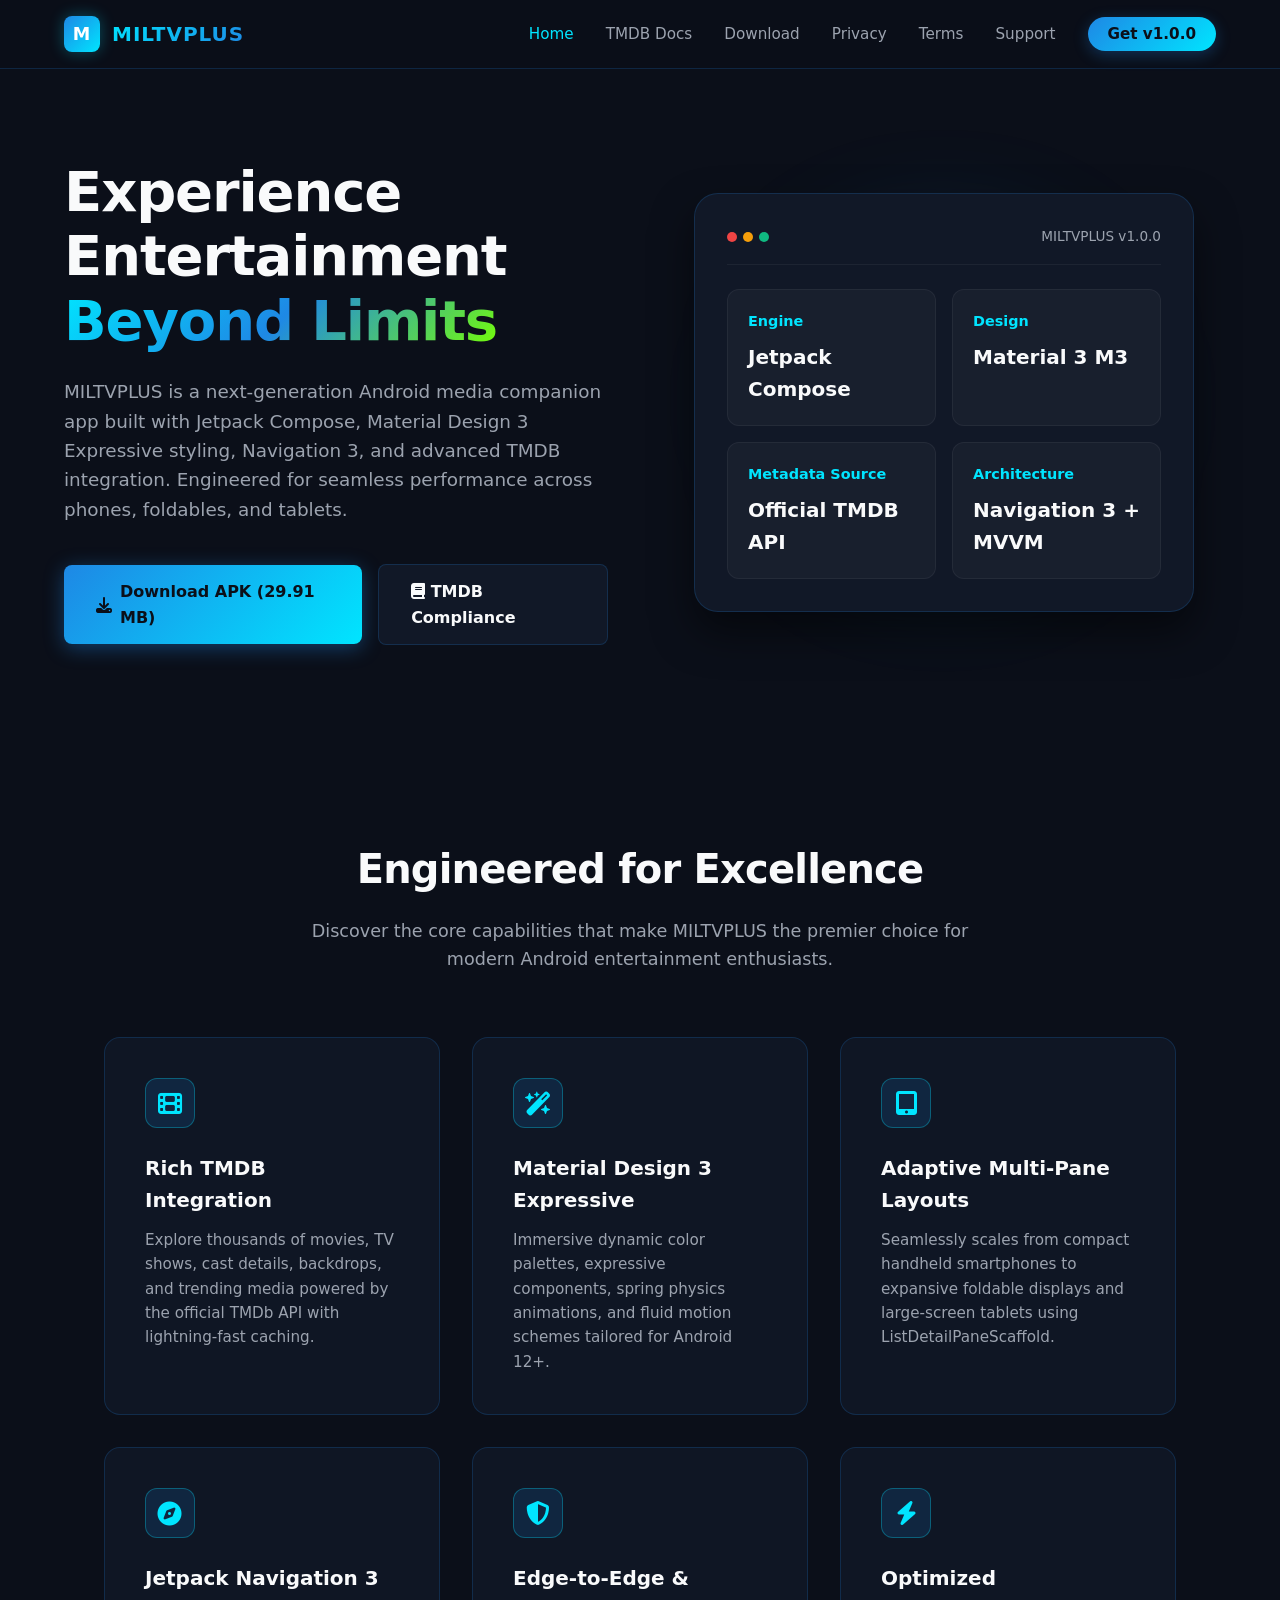
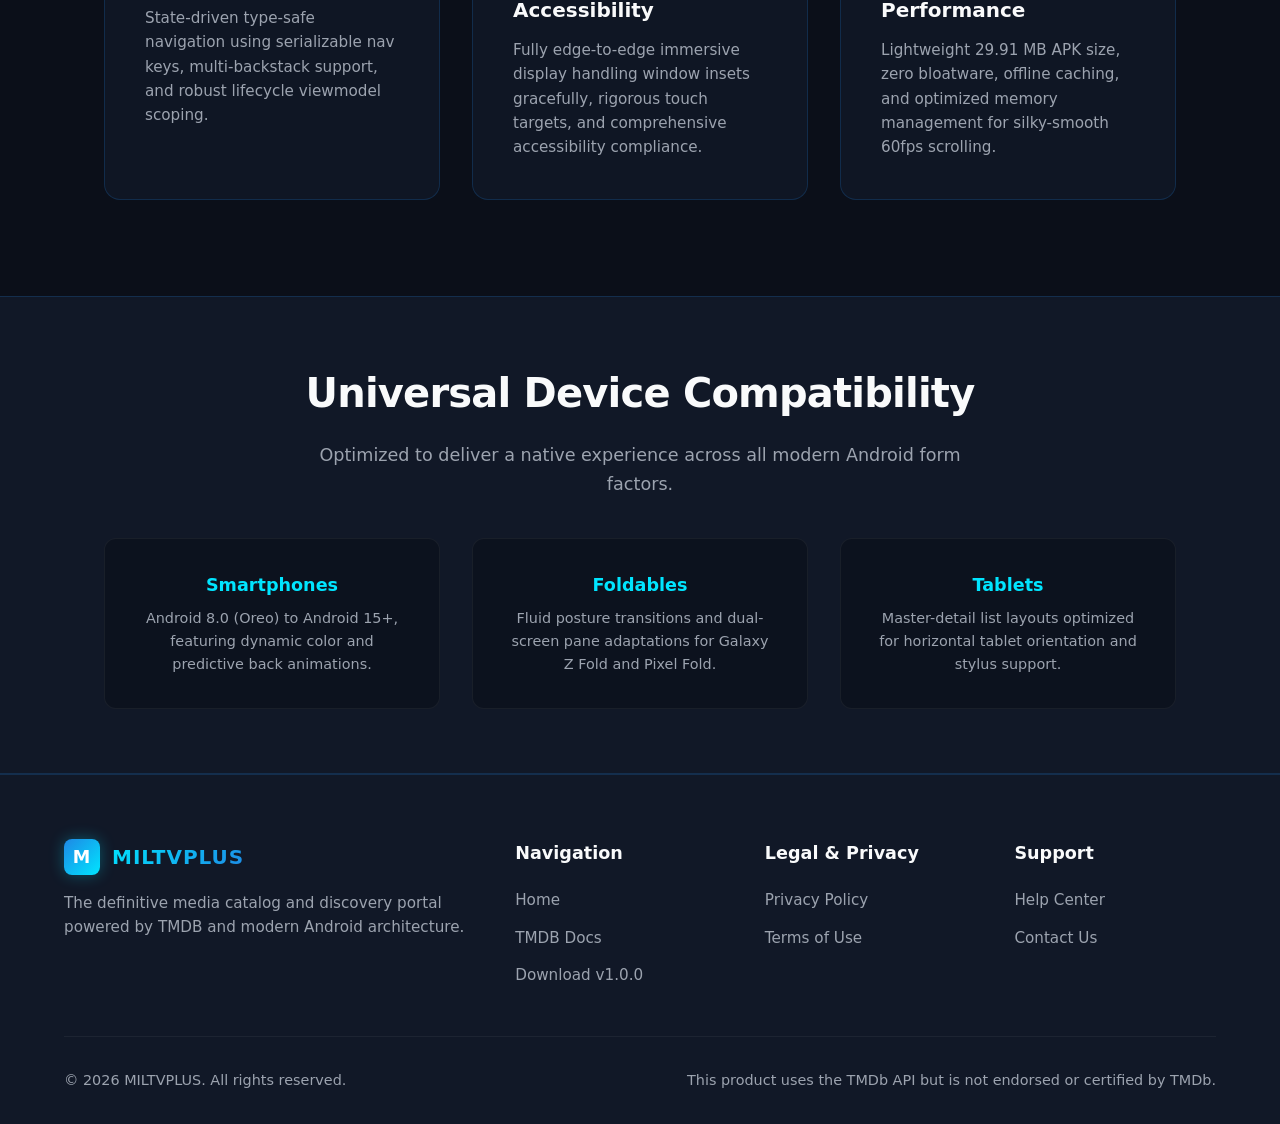
==== website/index.html @ 31958935 "Initial commit for MILTVPLUS production release" ====
<!DOCTYPE html>
<html lang="en">
<head>
    <meta charset="UTF-8">
    <meta name="viewport" content="width=device-width, initial-scale=1.0">
    <title>MILTVPLUS — The Ultimate Media & Entertainment Experience</title>
    <link rel="stylesheet" href="assets/css/style.css">
    <link rel="stylesheet" href="https://cdnjs.cloudflare.com/ajax/libs/font-awesome/6.4.0/css/all.min.css">
</head>
<body>
    <!-- Navbar -->
    <nav class="navbar">
        <a href="index.html" class="nav-brand">
            <div class="nav-logo">M</div>
            <span>MILTVPLUS</span>
        </a>
        <ul class="nav-links">
            <li><a href="index.html" class="active">Home</a></li>
            <li><a href="tmdb.html">TMDB Docs</a></li>
            <li><a href="download.html">Download</a></li>
            <li><a href="privacy.html">Privacy</a></li>
            <li><a href="terms.html">Terms</a></li>
            <li><a href="support.html">Support</a></li>
            <li><a href="download.html" class="nav-cta">Get v1.0.0</a></li>
        </ul>
    </nav>

    <!-- Hero Section -->
    <section class="hero">
        <div class="hero-content">
            <h1>Experience Entertainment <span>Beyond Limits</span></h1>
            <p>MILTVPLUS is a next-generation Android media companion app built with Jetpack Compose, Material Design 3 Expressive styling, Navigation 3, and advanced TMDB integration. Engineered for seamless performance across phones, foldables, and tablets.</p>
            <div class="hero-buttons">
                <a href="download.html" class="btn-primary">
                    <i class="fa-solid fa-download"></i> Download APK (29.91 MB)
                </a>
                <a href="tmdb.html" class="btn-secondary">
                    <i class="fa-solid fa-book"></i> TMDB Compliance
                </a>
            </div>
        </div>
        <div class="hero-visual">
            <div class="hero-card-glow"></div>
            <div class="hero-mockup">
                <div class="mockup-header">
                    <div class="mockup-dots">
                        <div class="mockup-dot dot-red"></div>
                        <div class="mockup-dot dot-yellow"></div>
                        <div class="mockup-dot dot-green"></div>
                    </div>
                    <span style="font-size: 0.85rem; color: var(--text-muted);">MILTVPLUS v1.0.0</span>
                </div>
                <div class="mockup-body">
                    <div class="mockup-row">
                        <div class="mockup-box">
                            <h4>Engine</h4>
                            <p>Jetpack Compose</p>
                        </div>
                        <div class="mockup-box">
                            <h4>Design</h4>
                            <p>Material 3 M3</p>
                        </div>
                    </div>
                    <div class="mockup-row">
                        <div class="mockup-box">
                            <h4>Metadata Source</h4>
                            <p>Official TMDB API</p>
                        </div>
                        <div class="mockup-box">
                            <h4>Architecture</h4>
                            <p>Navigation 3 + MVVM</p>
                        </div>
                    </div>
                </div>
            </div>
        </div>
    </section>

    <!-- Features Section -->
    <section class="container">
        <div class="section-title">
            <h2>Engineered for Excellence</h2>
            <p>Discover the core capabilities that make MILTVPLUS the premier choice for modern Android entertainment enthusiasts.</p>
        </div>
        <div class="features-grid">
            <div class="feature-card">
                <div class="feature-icon"><i class="fa-solid fa-film"></i></div>
                <h3>Rich TMDB Integration</h3>
                <p>Explore thousands of movies, TV shows, cast details, backdrops, and trending media powered by the official TMDb API with lightning-fast caching.</p>
            </div>
            <div class="feature-card">
                <div class="feature-icon"><i class="fa-solid fa-wand-magic-sparkles"></i></div>
                <h3>Material Design 3 Expressive</h3>
                <p>Immersive dynamic color palettes, expressive components, spring physics animations, and fluid motion schemes tailored for Android 12+.</p>
            </div>
            <div class="feature-card">
                <div class="feature-icon"><i class="fa-solid fa-tablet-screen-button"></i></div>
                <h3>Adaptive Multi-Pane Layouts</h3>
                <p>Seamlessly scales from compact handheld smartphones to expansive foldable displays and large-screen tablets using ListDetailPaneScaffold.</p>
            </div>
            <div class="feature-card">
                <div class="feature-icon"><i class="fa-solid fa-compass"></i></div>
                <h3>Jetpack Navigation 3</h3>
                <p>State-driven type-safe navigation using serializable nav keys, multi-backstack support, and robust lifecycle viewmodel scoping.</p>
            </div>
            <div class="feature-card">
                <div class="feature-icon"><i class="fa-solid fa-shield-halved"></i></div>
                <h3>Edge-to-Edge & Accessibility</h3>
                <p>Fully edge-to-edge immersive display handling window insets gracefully, rigorous touch targets, and comprehensive accessibility compliance.</p>
            </div>
            <div class="feature-card">
                <div class="feature-icon"><i class="fa-solid fa-bolt"></i></div>
                <h3>Optimized Performance</h3>
                <p>Lightweight 29.91 MB APK size, zero bloatware, offline caching, and optimized memory management for silky-smooth 60fps scrolling.</p>
            </div>
        </div>
    </section>

    <!-- Device Compatibility Section -->
    <section class="specs-section">
        <div class="container" style="padding: 4rem 5%;">
            <div class="section-title" style="margin-bottom: 2.5rem;">
                <h2>Universal Device Compatibility</h2>
                <p>Optimized to deliver a native experience across all modern Android form factors.</p>
            </div>
            <div class="specs-grid">
                <div class="spec-item">
                    <h4>Smartphones</h4>
                    <p>Android 8.0 (Oreo) to Android 15+, featuring dynamic color and predictive back animations.</p>
                </div>
                <div class="spec-item">
                    <h4>Foldables</h4>
                    <p>Fluid posture transitions and dual-screen pane adaptations for Galaxy Z Fold and Pixel Fold.</p>
                </div>
                <div class="spec-item">
                    <h4>Tablets</h4>
                    <p>Master-detail list layouts optimized for horizontal tablet orientation and stylus support.</p>
                </div>
            </div>
        </div>
    </section>

    <!-- Footer -->
    <footer class="footer">
        <div class="footer-grid">
            <div class="footer-col">
                <div class="nav-brand" style="margin-bottom: 1rem;">
                    <div class="nav-logo">M</div>
                    <span>MILTVPLUS</span>
                </div>
                <p>The definitive media catalog and discovery portal powered by TMDB and modern Android architecture.</p>
            </div>
            <div class="footer-col">
                <h4>Navigation</h4>
                <ul class="footer-links">
                    <li><a href="index.html">Home</a></li>
                    <li><a href="tmdb.html">TMDB Docs</a></li>
                    <li><a href="download.html">Download v1.0.0</a></li>
                </ul>
            </div>
            <div class="footer-col">
                <h4>Legal & Privacy</h4>
                <ul class="footer-links">
                    <li><a href="privacy.html">Privacy Policy</a></li>
                    <li><a href="terms.html">Terms of Use</a></li>
                </ul>
            </div>
            <div class="footer-col">
                <h4>Support</h4>
                <ul class="footer-links">
                    <li><a href="support.html">Help Center</a></li>
                    <li><a href="support.html#contact">Contact Us</a></li>
                </ul>
            </div>
        </div>
        <div class="footer-bottom">
            <p>&copy; 2026 MILTVPLUS. All rights reserved.</p>
            <p>This product uses the TMDb API but is not endorsed or certified by TMDb.</p>
        </div>
    </footer>
</body>
</html>
---- website/assets/css/style.css ----
:root {
  --bg-primary: #0B0F19;
  --bg-secondary: #111827;
  --bg-card: rgba(17, 24, 39, 0.8);
  --border-color: rgba(30, 136, 229, 0.2);
  --primary: #1E88E5;
  --primary-hover: #1565C0;
  --accent-cyan: #00E5FF;
  --accent-green: #76FF03;
  --text-main: #F9FAFB;
  --text-muted: #9CA3AF;
  --font-sans: 'Inter', system-ui, -apple-system, BlinkMacSystemFont, "Segoe UI", Roboto, Oxygen, Ubuntu, Cantarell, sans-serif;
  --transition: all 0.3s cubic-bezier(0.4, 0, 0.2, 1);
}

* {
  box-sizing: border-box;
  margin: 0;
  padding: 0;
}

body {
  font-family: var(--font-sans);
  background-color: var(--bg-primary);
  color: var(--text-main);
  line-height: 1.6;
  overflow-x: hidden;
}

/* Navbar */
.navbar {
  position: fixed;
  top: 0;
  left: 0;
  width: 100%;
  background: rgba(11, 15, 25, 0.85);
  backdrop-filter: blur(12px);
  border-bottom: 1px solid var(--border-color);
  z-index: 1000;
  display: flex;
  justify-content: space-between;
  align-items: center;
  padding: 1rem 5%;
}

.nav-brand {
  display: flex;
  align-items: center;
  gap: 0.75rem;
  text-decoration: none;
  color: var(--text-main);
  font-weight: 700;
  font-size: 1.25rem;
  letter-spacing: 0.05em;
}

.nav-brand span {
  background: linear-gradient(135deg, var(--accent-cyan), var(--primary));
  -webkit-background-clip: text;
  -webkit-text-fill-color: transparent;
}

.nav-logo {
  width: 36px;
  height: 36px;
  background: linear-gradient(135deg, var(--primary), var(--accent-cyan));
  border-radius: 8px;
  display: flex;
  align-items: center;
  justify-content: center;
  font-weight: 900;
  color: #fff;
  font-size: 1.1rem;
  box-shadow: 0 0 15px rgba(0, 229, 255, 0.3);
}

.nav-links {
  display: flex;
  gap: 2rem;
  list-style: none;
  align-items: center;
}

.nav-links a {
  text-decoration: none;
  color: var(--text-muted);
  font-weight: 500;
  font-size: 0.95rem;
  transition: var(--transition);
}

.nav-links a:hover,
.nav-links a.active {
  color: var(--accent-cyan);
}

.nav-cta {
  background: linear-gradient(135deg, var(--primary), var(--accent-cyan));
  color: #0B0F19 !important;
  padding: 0.5rem 1.25rem;
  border-radius: 50px;
  font-weight: 600 !important;
  box-shadow: 0 4px 15px rgba(30, 136, 229, 0.3);
}

.nav-cta:hover {
  transform: translateY(-2px);
  box-shadow: 0 6px 20px rgba(0, 229, 255, 0.5);
}

/* Hero Section */
.hero {
  padding: 10rem 5% 6rem;
  display: grid;
  grid-template-columns: 1fr 1fr;
  gap: 4rem;
  align-items: center;
  max-width: 1400px;
  margin: 0 auto;
}

.hero-content h1 {
  font-size: 3.5rem;
  font-weight: 800;
  line-height: 1.15;
  margin-bottom: 1.5rem;
  letter-spacing: -0.02em;
}

.hero-content h1 span {
  background: linear-gradient(135deg, var(--accent-cyan), var(--primary), var(--accent-green));
  -webkit-background-clip: text;
  -webkit-text-fill-color: transparent;
}

.hero-content p {
  font-size: 1.15rem;
  color: var(--text-muted);
  margin-bottom: 2.5rem;
  max-width: 600px;
}

.hero-buttons {
  display: flex;
  gap: 1rem;
  align-items: center;
}

.btn-primary {
  background: linear-gradient(135deg, var(--primary), var(--accent-cyan));
  color: #0B0F19;
  padding: 0.85rem 2rem;
  border-radius: 8px;
  font-weight: 700;
  text-decoration: none;
  display: inline-flex;
  align-items: center;
  gap: 0.5rem;
  transition: var(--transition);
  box-shadow: 0 4px 20px rgba(30, 136, 229, 0.4);
}

.btn-primary:hover {
  transform: translateY(-2px);
  box-shadow: 0 6px 25px rgba(0, 229, 255, 0.6);
}

.btn-secondary {
  background: var(--bg-secondary);
  color: var(--text-main);
  padding: 0.85rem 2rem;
  border-radius: 8px;
  font-weight: 600;
  text-decoration: none;
  border: 1px solid var(--border-color);
  transition: var(--transition);
}

.btn-secondary:hover {
  background: rgba(30, 136, 229, 0.1);
  border-color: var(--accent-cyan);
}

.hero-visual {
  position: relative;
  display: flex;
  justify-content: center;
  align-items: center;
}

.hero-card-glow {
  position: absolute;
  width: 300px;
  height: 300px;
  background: linear-gradient(135deg, rgba(30, 136, 229, 0.3), rgba(0, 229, 255, 0.2));
  filter: blur(60px);
  z-index: -1;
  border-radius: 50%;
}

.hero-mockup {
  background: var(--bg-secondary);
  border: 1px solid var(--border-color);
  border-radius: 24px;
  padding: 2rem;
  width: 100%;
  max-width: 500px;
  box-shadow: 0 20px 40px rgba(0, 0, 0, 0.5);
  position: relative;
}

.mockup-header {
  display: flex;
  justify-content: space-between;
  align-items: center;
  margin-bottom: 1.5rem;
  border-bottom: 1px solid rgba(255,255,255,0.05);
  padding-bottom: 1rem;
}

.mockup-dots {
  display: flex;
  gap: 6px;
}

.mockup-dot {
  width: 10px;
  height: 10px;
  border-radius: 50%;
}

.dot-red { background: #EF4444; }
.dot-yellow { background: #F59E0B; }
.dot-green { background: #10B981; }

.mockup-body {
  display: flex;
  flex-direction: column;
  gap: 1rem;
}

.mockup-row {
  display: flex;
  gap: 1rem;
}

.mockup-box {
  background: rgba(255,255,255,0.03);
  border: 1px solid rgba(255,255,255,0.05);
  border-radius: 12px;
  padding: 1.25rem;
  flex: 1;
}

.mockup-box h4 {
  font-size: 0.9rem;
  color: var(--accent-cyan);
  margin-bottom: 0.5rem;
}

.mockup-box p {
  font-size: 1.25rem;
  font-weight: 700;
  color: var(--text-main);
}

/* Sections & Containers */
.container {
  max-width: 1200px;
  margin: 0 auto;
  padding: 6rem 5%;
}

.section-title {
  text-align: center;
  margin-bottom: 4rem;
}

.section-title h2 {
  font-size: 2.5rem;
  font-weight: 800;
  margin-bottom: 1rem;
  letter-spacing: -0.02em;
}

.section-title p {
  color: var(--text-muted);
  font-size: 1.1rem;
  max-width: 700px;
  margin: 0 auto;
}

/* Features Grid */
.features-grid {
  display: grid;
  grid-template-columns: repeat(auto-fit, minmax(320px, 1fr));
  gap: 2rem;
}

.feature-card {
  background: var(--bg-card);
  border: 1px solid var(--border-color);
  border-radius: 16px;
  padding: 2.5rem;
  transition: var(--transition);
  position: relative;
  overflow: hidden;
}

.feature-card:hover {
  transform: translateY(-5px);
  border-color: var(--accent-cyan);
  box-shadow: 0 10px 30px rgba(0, 229, 255, 0.15);
}

.feature-icon {
  width: 50px;
  height: 50px;
  background: rgba(30, 136, 229, 0.15);
  border-radius: 12px;
  display: flex;
  align-items: center;
  justify-content: center;
  color: var(--accent-cyan);
  font-size: 1.5rem;
  margin-bottom: 1.5rem;
  border: 1px solid rgba(0, 229, 255, 0.3);
}

.feature-card h3 {
  font-size: 1.25rem;
  font-weight: 700;
  margin-bottom: 0.75rem;
}

.feature-card p {
  color: var(--text-muted);
  font-size: 0.95rem;
}

/* Specs / Compatibility */
.specs-section {
  background: var(--bg-secondary);
  border-top: 1px solid var(--border-color);
  border-bottom: 1px solid var(--border-color);
}

.specs-grid {
  display: grid;
  grid-template-columns: repeat(auto-fit, minmax(250px, 1fr));
  gap: 2rem;
}

.spec-item {
  background: rgba(11, 15, 25, 0.6);
  border: 1px solid rgba(255,255,255,0.05);
  padding: 2rem;
  border-radius: 12px;
  text-align: center;
}

.spec-item h4 {
  color: var(--accent-cyan);
  font-size: 1.1rem;
  margin-bottom: 0.5rem;
}

.spec-item p {
  color: var(--text-muted);
  font-size: 0.9rem;
}

/* Content Pages (TMDB, Privacy, Terms, Support, Download) */
.page-header {
  padding: 10rem 5% 4rem;
  text-align: center;
  background: linear-gradient(to bottom, rgba(30, 136, 229, 0.1), transparent);
  border-bottom: 1px solid var(--border-color);
}

.page-header h1 {
  font-size: 3rem;
  font-weight: 800;
  margin-bottom: 1rem;
}

.page-header p {
  color: var(--text-muted);
  font-size: 1.15rem;
  max-width: 700px;
  margin: 0 auto;
}

.content-box {
  background: var(--bg-card);
  border: 1px solid var(--border-color);
  border-radius: 16px;
  padding: 3rem;
  max-width: 1000px;
  margin: -3rem auto 6rem;
  position: relative;
  box-shadow: 0 20px 40px rgba(0,0,0,0.4);
}

.content-box h2 {
  font-size: 1.75rem;
  font-weight: 700;
  margin: 2rem 0 1rem;
  color: var(--text-main);
}

.content-box h2:first-of-type {
  margin-top: 0;
}

.content-box h3 {
  font-size: 1.3rem;
  font-weight: 600;
  margin: 1.5rem 0 0.75rem;
  color: var(--accent-cyan);
}

.content-box p {
  color: var(--text-muted);
  margin-bottom: 1.25rem;
  font-size: 1.05rem;
}

.content-box ul {
  margin-bottom: 1.5rem;
  padding-left: 1.5rem;
  color: var(--text-muted);
}

.content-box li {
  margin-bottom: 0.5rem;
}

.hash-box {
  background: var(--bg-primary);
  border: 1px solid var(--border-color);
  padding: 1rem 1.5rem;
  border-radius: 8px;
  font-family: monospace;
  color: var(--accent-cyan);
  word-break: break-all;
  margin: 1rem 0;
}

/* FAQ Accordion */
.faq-item {
  border-bottom: 1px solid rgba(255,255,255,0.05);
  padding: 1.5rem 0;
}

.faq-question {
  font-size: 1.2rem;
  font-weight: 600;
  color: var(--text-main);
  margin-bottom: 0.5rem;
}

.faq-answer {
  color: var(--text-muted);
}

/* Contact Form */
.form-group {
  margin-bottom: 1.5rem;
}

.form-group label {
  display: block;
  margin-bottom: 0.5rem;
  font-weight: 500;
  color: var(--text-main);
}

.form-control {
  width: 100%;
  padding: 0.85rem 1rem;
  background: var(--bg-primary);
  border: 1px solid var(--border-color);
  border-radius: 8px;
  color: var(--text-main);
  font-family: var(--font-sans);
  font-size: 1rem;
  transition: var(--transition);
}

.form-control:focus {
  outline: none;
  border-color: var(--accent-cyan);
  box-shadow: 0 0 10px rgba(0, 229, 255, 0.2);
}

textarea.form-control {
  resize: vertical;
  min-height: 150px;
}

/* Footer */
.footer {
  background: var(--bg-secondary);
  border-top: 1px solid var(--border-color);
  padding: 4rem 5% 2rem;
}

.footer-grid {
  max-width: 1200px;
  margin: 0 auto 3rem;
  display: grid;
  grid-template-columns: 2fr 1fr 1fr 1fr;
  gap: 3rem;
}

.footer-col h4 {
  font-size: 1.1rem;
  font-weight: 700;
  margin-bottom: 1.25rem;
  color: var(--text-main);
}

.footer-col p {
  color: var(--text-muted);
  font-size: 0.95rem;
  margin-bottom: 1rem;
}

.footer-links {
  list-style: none;
  display: flex;
  flex-direction: column;
  gap: 0.75rem;
}

.footer-links a {
  text-decoration: none;
  color: var(--text-muted);
  font-size: 0.95rem;
  transition: var(--transition);
}

.footer-links a:hover {
  color: var(--accent-cyan);
}

.footer-bottom {
  max-width: 1200px;
  margin: 0 auto;
  padding-top: 2rem;
  border-top: 1px solid rgba(255, 255, 255, 0.05);
  display: flex;
  justify-content: space-between;
  align-items: center;
  color: var(--text-muted);
  font-size: 0.9rem;
}

@media (max-width: 968px) {
  .hero {
    grid-template-columns: 1fr;
    text-align: center;
    padding-top: 8rem;
  }
  .hero-buttons {
    justify-content: center;
  }
  .hero-content p {
    margin-left: auto;
    margin-right: auto;
  }
  .footer-grid {
    grid-template-columns: 1fr;
    gap: 2rem;
  }
  .nav-links {
    display: none;
  }
}
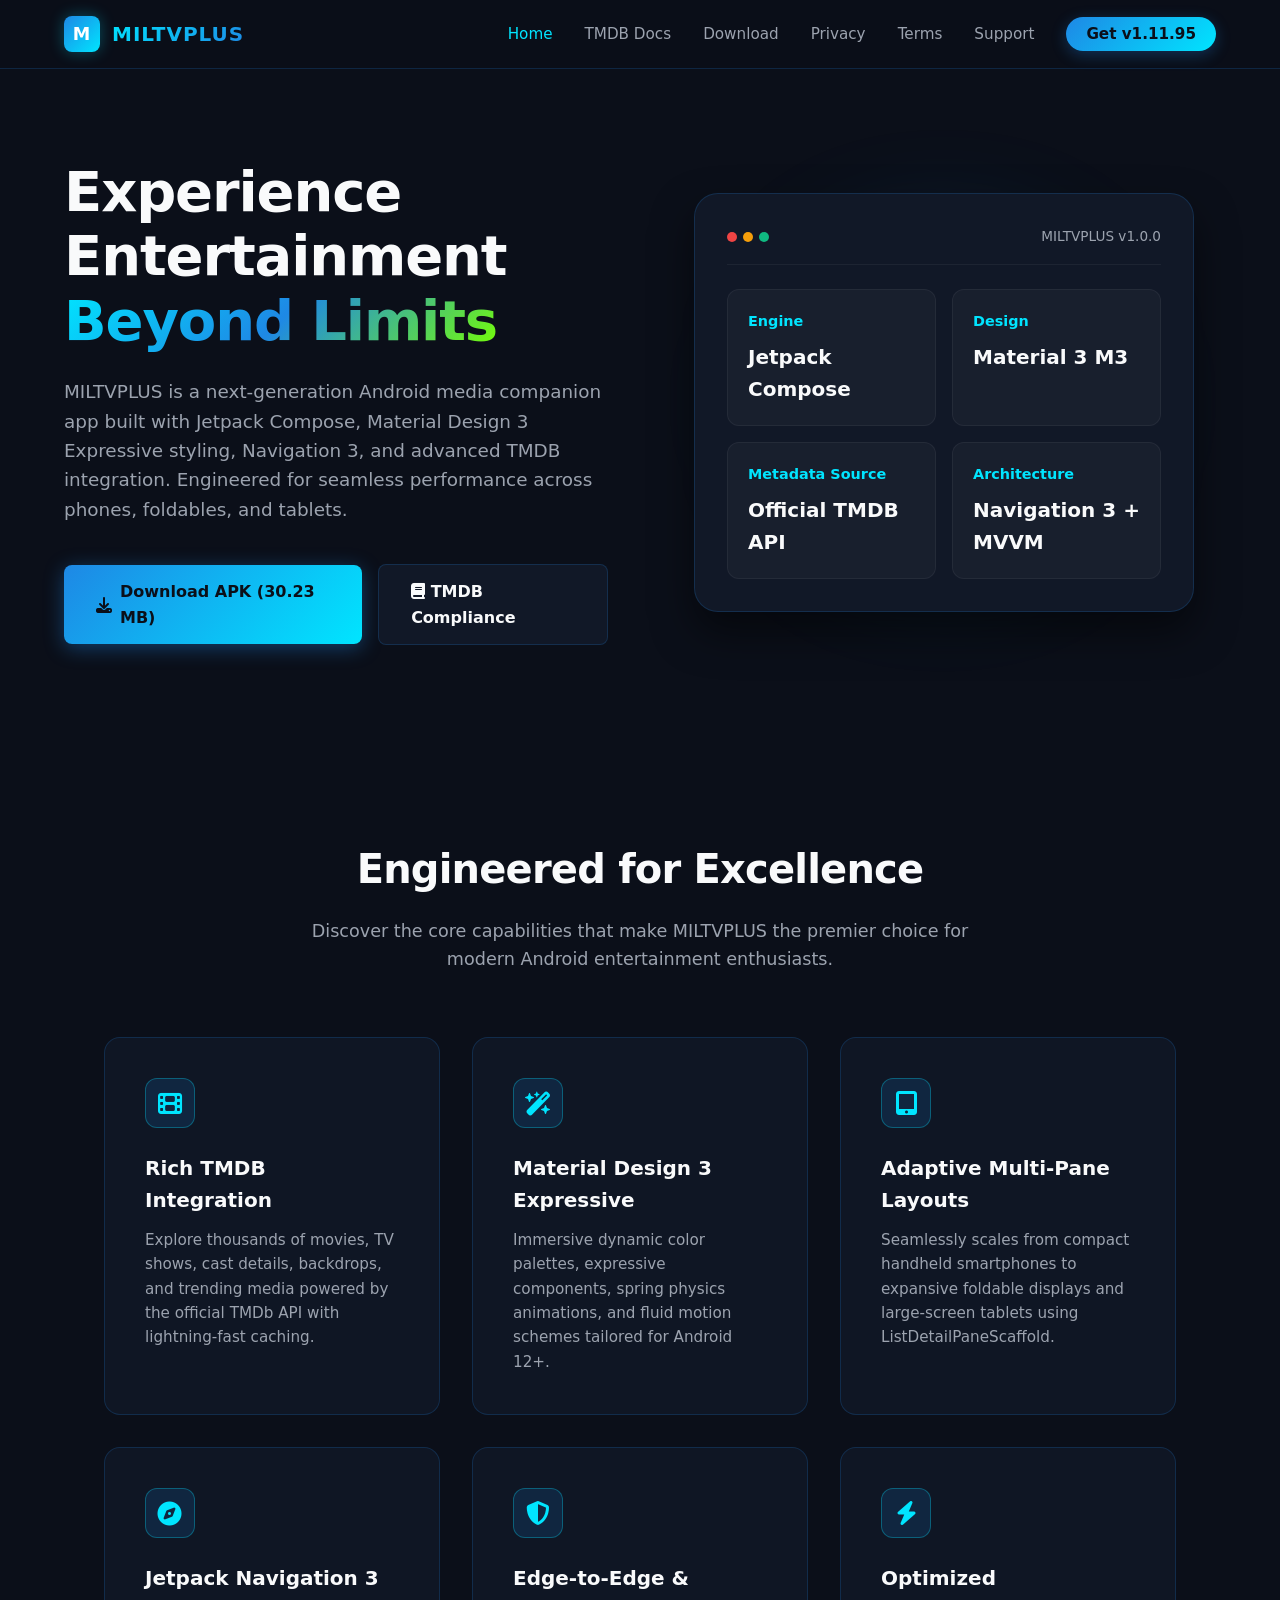
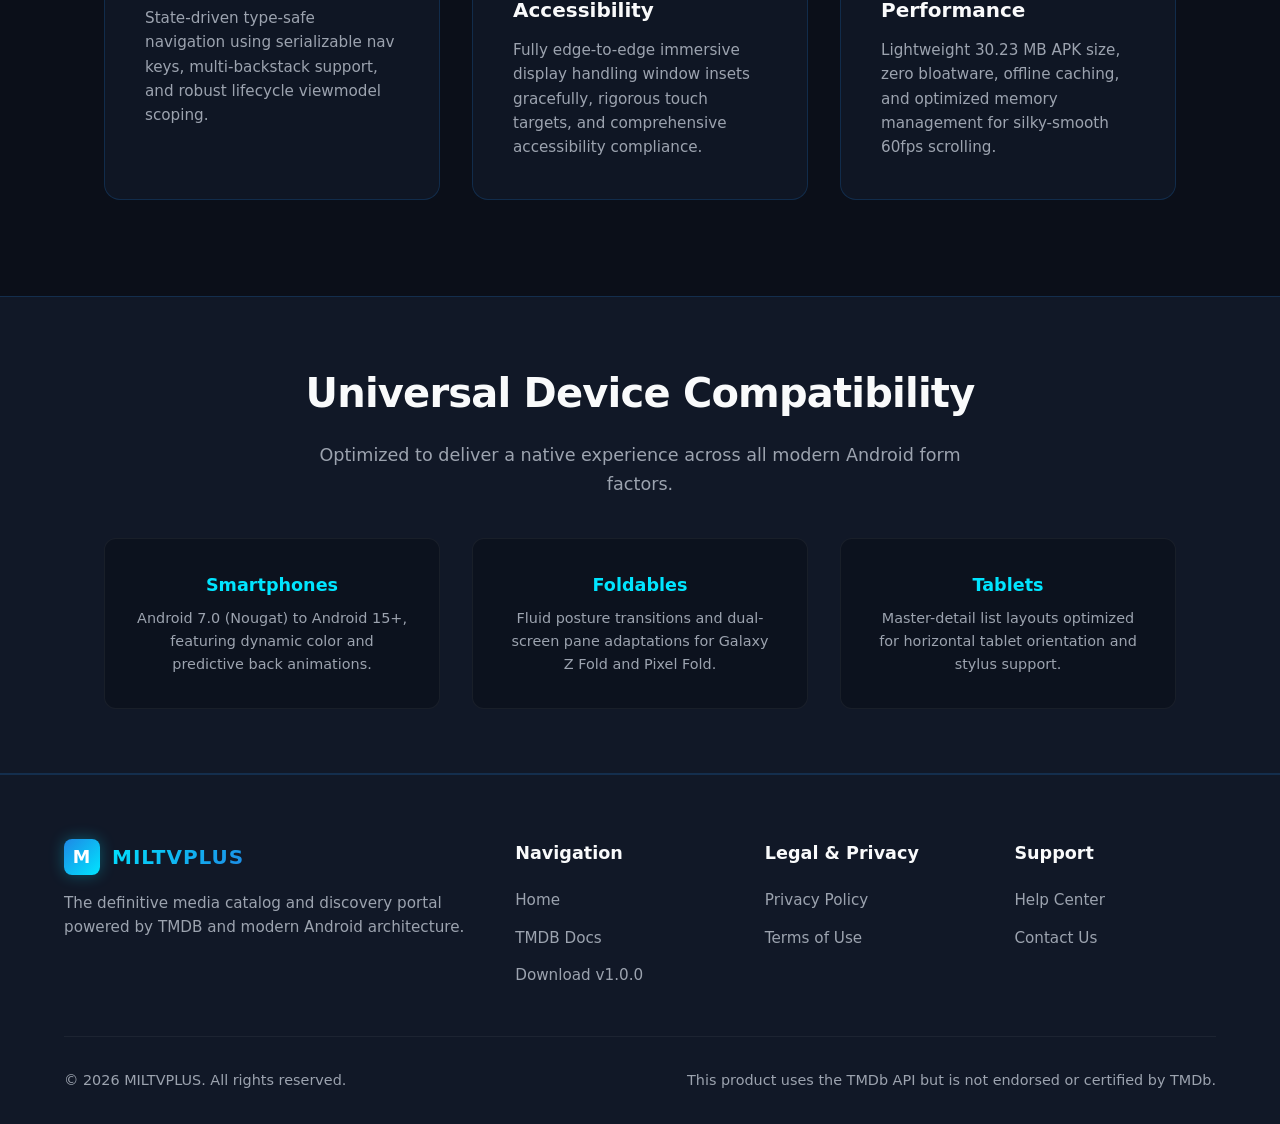
==== commit dfe33206: "MILTVPLUS v1.11.95 - Production release codebase and official website" ====
--- a/website/index.html
+++ b/website/index.html
@@ -4,6 +4,7 @@
     <meta charset="UTF-8">
     <meta name="viewport" content="width=device-width, initial-scale=1.0">
     <title>MILTVPLUS — The Ultimate Media & Entertainment Experience</title>
+    <link rel="icon" type="image/svg+xml" href="assets/favicon.svg">
     <link rel="stylesheet" href="assets/css/style.css">
     <link rel="stylesheet" href="https://cdnjs.cloudflare.com/ajax/libs/font-awesome/6.4.0/css/all.min.css">
 </head>
@@ -21,7 +22,7 @@
             <li><a href="privacy.html">Privacy</a></li>
             <li><a href="terms.html">Terms</a></li>
             <li><a href="support.html">Support</a></li>
-            <li><a href="download.html" class="nav-cta">Get v1.0.0</a></li>
+            <li><a href="download.html" class="nav-cta">Get v1.11.95</a></li>
         </ul>
     </nav>
 
@@ -32,7 +33,7 @@
             <p>MILTVPLUS is a next-generation Android media companion app built with Jetpack Compose, Material Design 3 Expressive styling, Navigation 3, and advanced TMDB integration. Engineered for seamless performance across phones, foldables, and tablets.</p>
             <div class="hero-buttons">
                 <a href="download.html" class="btn-primary">
-                    <i class="fa-solid fa-download"></i> Download APK (29.91 MB)
+                    <i class="fa-solid fa-download"></i> Download APK (30.23 MB)
                 </a>
                 <a href="tmdb.html" class="btn-secondary">
                     <i class="fa-solid fa-book"></i> TMDB Compliance
@@ -111,7 +112,7 @@
             <div class="feature-card">
                 <div class="feature-icon"><i class="fa-solid fa-bolt"></i></div>
                 <h3>Optimized Performance</h3>
-                <p>Lightweight 29.91 MB APK size, zero bloatware, offline caching, and optimized memory management for silky-smooth 60fps scrolling.</p>
+                <p>Lightweight 30.23 MB APK size, zero bloatware, offline caching, and optimized memory management for silky-smooth 60fps scrolling.</p>
             </div>
         </div>
     </section>
@@ -126,7 +127,7 @@
             <div class="specs-grid">
                 <div class="spec-item">
                     <h4>Smartphones</h4>
-                    <p>Android 8.0 (Oreo) to Android 15+, featuring dynamic color and predictive back animations.</p>
+                    <p>Android 7.0 (Nougat) to Android 15+, featuring dynamic color and predictive back animations.</p>
                 </div>
                 <div class="spec-item">
                     <h4>Foldables</h4>
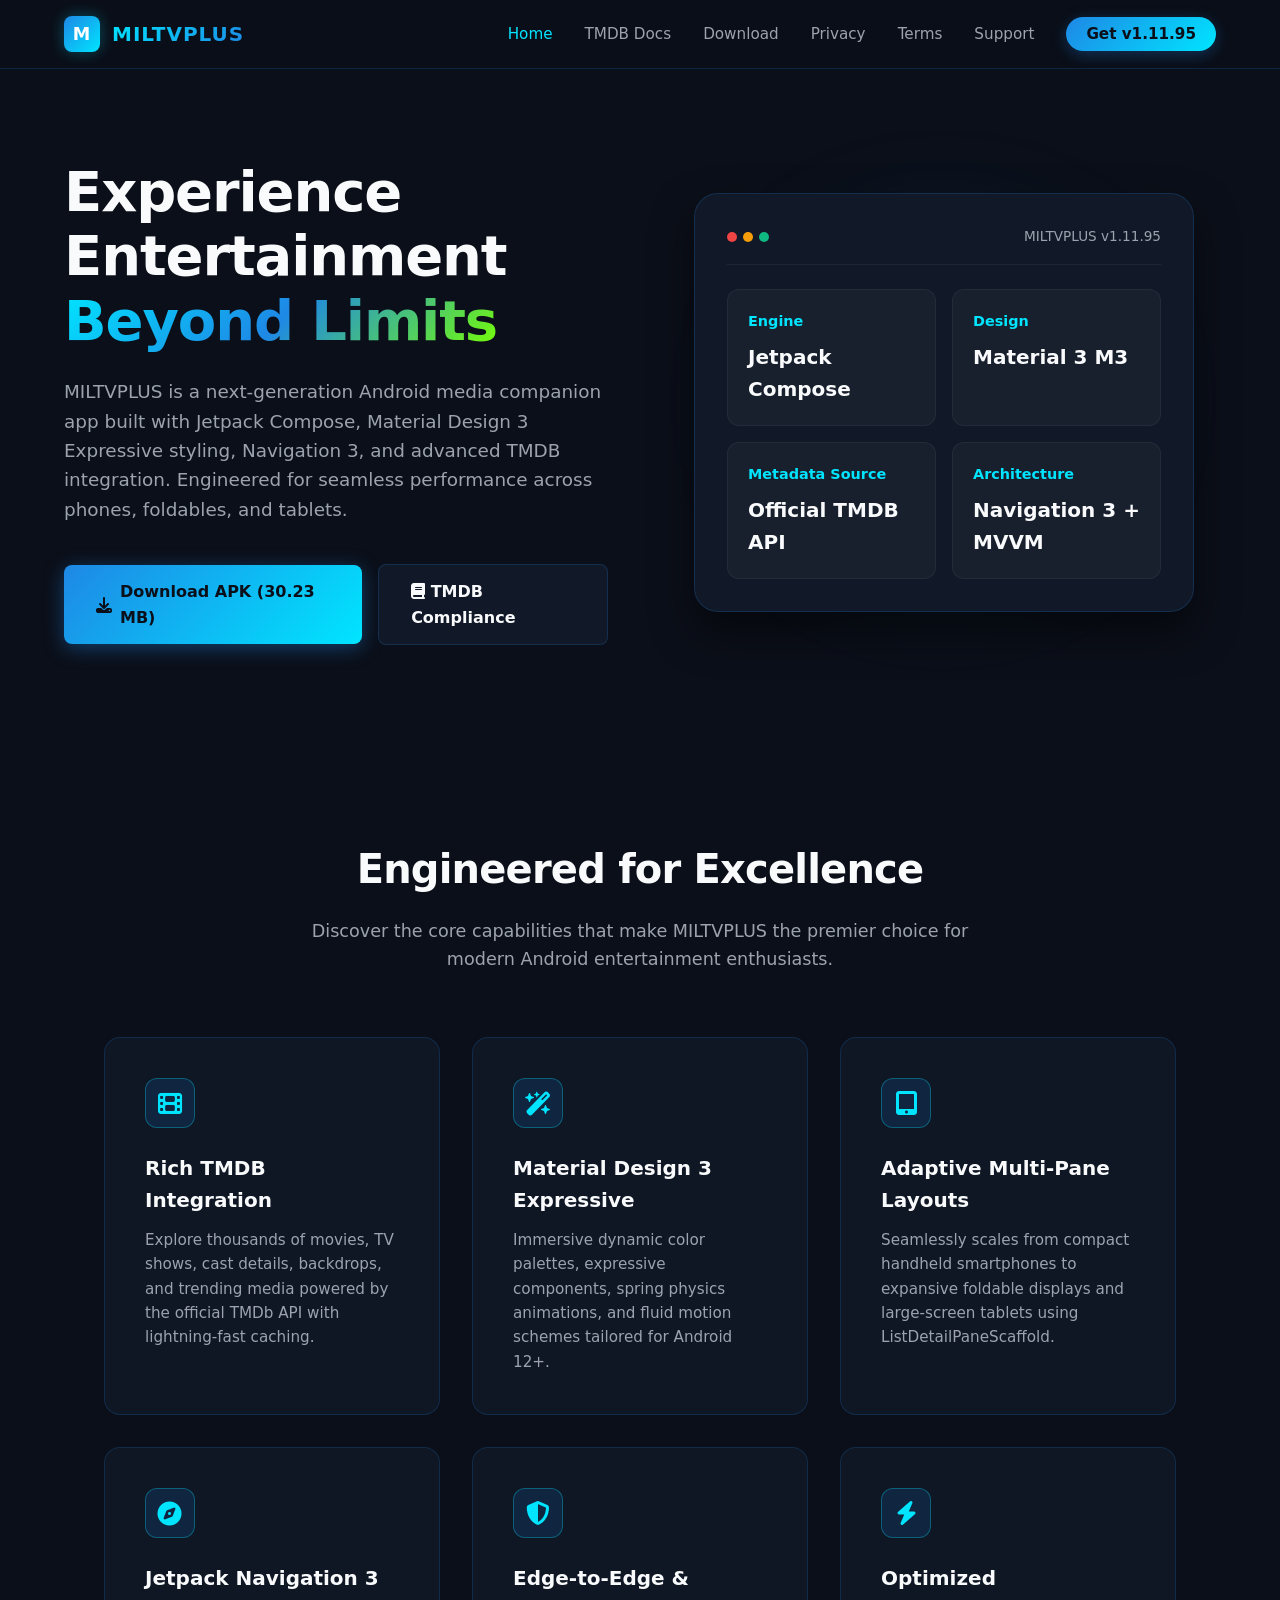
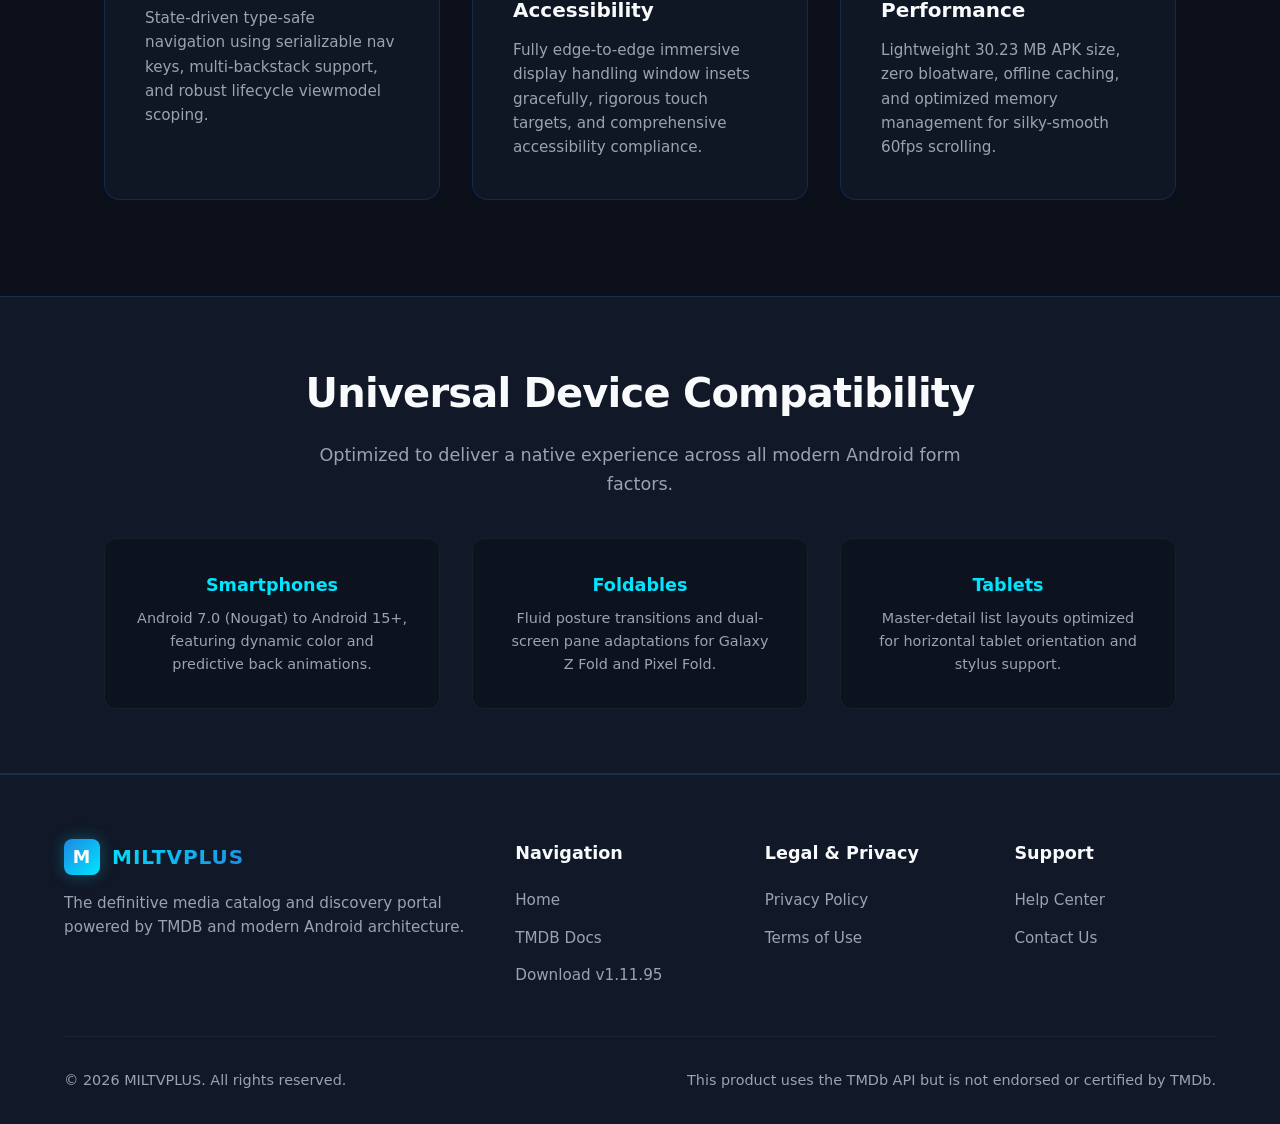
==== commit d65ece14: "Update all website pages to reference MILTVPLUS v1.11.95 consistently" ====
--- a/website/index.html
+++ b/website/index.html
@@ -49,7 +49,7 @@
                         <div class="mockup-dot dot-yellow"></div>
                         <div class="mockup-dot dot-green"></div>
                     </div>
-                    <span style="font-size: 0.85rem; color: var(--text-muted);">MILTVPLUS v1.0.0</span>
+                    <span style="font-size: 0.85rem; color: var(--text-muted);">MILTVPLUS v1.11.95</span>
                 </div>
                 <div class="mockup-body">
                     <div class="mockup-row">
@@ -156,7 +156,7 @@
                 <ul class="footer-links">
                     <li><a href="index.html">Home</a></li>
                     <li><a href="tmdb.html">TMDB Docs</a></li>
-                    <li><a href="download.html">Download v1.0.0</a></li>
+                    <li><a href="download.html">Download v1.11.95</a></li>
                 </ul>
             </div>
             <div class="footer-col">
